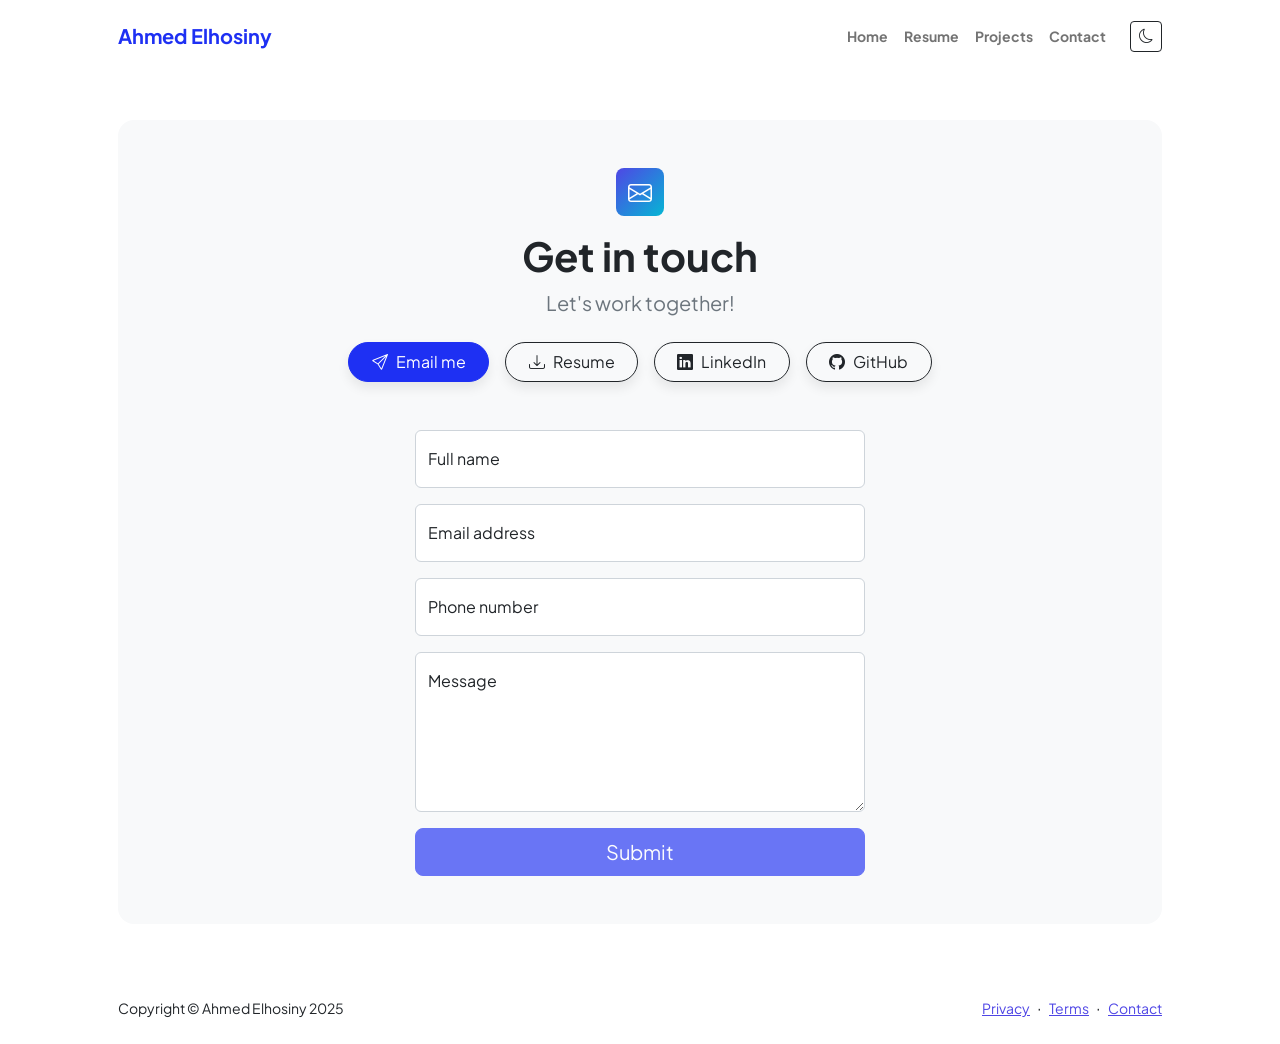
==== contact.html @ 224352a5 "Initial commit: Modern portfolio website with dark mode, dynamic projects, and .NET skills showcase" ====
<!DOCTYPE html>
<html lang="en">
    <head>
        <meta charset="utf-8" />
        <meta name="viewport" content="width=device-width, initial-scale=1, shrink-to-fit=no" />
        <meta name="description" content="Contact Ahmed Elhosiny — Software Engineer specializing in backend APIs and realtime features." />
        <meta name="author" content="Ahmed Elhosiny" />
        <meta property="og:type" content="website" />
        <meta property="og:title" content="Ahmed Elhosiny — Contact" />
        <meta property="og:description" content="Let's build something together." />
        <meta property="og:image" content="assets/profile.png" />
        <meta name="twitter:card" content="summary_large_image" />
        <meta name="twitter:title" content="Ahmed Elhosiny — Contact" />
        <meta name="twitter:description" content="Backend APIs · Node.js · Express · MongoDB · Realtime" />
        <meta name="twitter:image" content="assets/profile.png" />
        <meta name="theme-color" media="(prefers-color-scheme: light)" content="#4f46e5" />
        <meta name="theme-color" media="(prefers-color-scheme: dark)" content="#0b0f16" />
        <title>Ahmed Elhosiny — Contact</title>
        <!-- Favicon-->
        <link rel="icon" type="image/x-icon" href="assets/favicon.ico" />
        <!-- Custom Google font-->
        <link rel="preconnect" href="https://fonts.googleapis.com" />
        <link rel="preconnect" href="https://fonts.gstatic.com" crossorigin />
        <link href="https://fonts.googleapis.com/css2?family=Plus+Jakarta+Sans:wght@100;200;300;400;500;600;700;800;900&amp;display=swap" rel="stylesheet" />
        <!-- Bootstrap icons-->
        <link href="https://cdn.jsdelivr.net/npm/bootstrap-icons@1.8.1/font/bootstrap-icons.css" rel="stylesheet" />
        <!-- Core theme CSS (includes Bootstrap)-->
        <link href="css/styles.css" rel="stylesheet" />
    </head>
    <body class="d-flex flex-column" id="appRoot">
        <main class="flex-shrink-0">
            <!-- Navigation-->
            <nav class="navbar navbar-expand-lg navbar-light bg-white py-3" role="navigation" aria-label="Primary">
                <div class="container px-5">
                    <a class="navbar-brand" href="index.html"><span class="fw-bolder text-primary">Ahmed Elhosiny</span></a>
                    <button class="navbar-toggler" type="button" data-bs-toggle="collapse" data-bs-target="#navbarSupportedContent" aria-controls="navbarSupportedContent" aria-expanded="false" aria-label="Toggle navigation"><span class="navbar-toggler-icon"></span></button>
                    <div class="collapse navbar-collapse" id="navbarSupportedContent">
                        <ul class="navbar-nav ms-auto mb-2 mb-lg-0 small fw-bolder">
                            <li class="nav-item"><a class="nav-link" href="index.html">Home</a></li>
                            <li class="nav-item"><a class="nav-link" href="resume.html">Resume</a></li>
                            <li class="nav-item"><a class="nav-link" href="projects.html">Projects</a></li>
                            <li class="nav-item"><a class="nav-link" href="contact.html">Contact</a></li>
                        </ul>
                        <div class="ms-lg-3 mt-3 mt-lg-0">
                            <button id="themeToggle" class="btn btn-outline-dark btn-sm" type="button" aria-pressed="false" aria-label="Toggle dark mode">
                                <i class="bi bi-moon"></i>
                            </button>
                        </div>
                    </div>
                </div>
            </nav>
            <!-- Page content-->
            <section class="py-5">
                <div class="container px-5">
                    <!-- Contact form-->
                    <div class="bg-light rounded-4 py-5 px-4 px-md-5">
                        <div class="text-center mb-5">
                            <div class="feature bg-primary bg-gradient-primary-to-secondary text-white rounded-3 mb-3"><i class="bi bi-envelope"></i></div>
                            <h1 class="fw-bolder">Get in touch</h1>
                            <p class="lead fw-normal text-muted mb-0">Let's work together!</p>
                            <div class="d-flex justify-content-center gap-3 mt-4">
                                <a class="btn btn-primary btn-hero" href="mailto:ahmed.elhosiny.dev@gmail.com"><i class="bi bi-send me-2"></i>Email me</a>
                                <a class="btn btn-outline-dark btn-hero" href="assets/Ahmed_s_Resume.pdf" target="_blank" rel="noopener" download="Ahmed_Elhosiny_Resume.pdf"><i class="bi bi-download me-2"></i>Resume</a>
                                <a class="btn btn-outline-dark btn-hero" href="https://www.linkedin.com/in/ahmed-elhosiny-657b301b6/" target="_blank" rel="noopener"><i class="bi bi-linkedin me-2"></i>LinkedIn</a>
                                <a class="btn btn-outline-dark btn-hero" href="https://github.com/Ahmed-Elhosiny" target="_blank" rel="noopener"><i class="bi bi-github me-2"></i>GitHub</a>
                            </div>
                        </div>
                        <div class="row gx-5 justify-content-center">
                            <div class="col-lg-8 col-xl-6">
                                <!-- * * * * * * * * * * * * * * *-->
                                <!-- * * SB Forms Contact Form * *-->
                                <!-- * * * * * * * * * * * * * * *-->
                                <!-- This form is pre-integrated with SB Forms.-->
                                <!-- To make this form functional, sign up at-->
                                <!-- https://startbootstrap.com/solution/contact-forms-->
                                <!-- to get an API token!-->
                                <form id="contactForm" data-sb-form-api-token="API_TOKEN">
                                    <!-- Name input-->
                                    <div class="form-floating mb-3">
                                        <input class="form-control" id="name" type="text" placeholder="Enter your name..." data-sb-validations="required" />
                                        <label for="name">Full name</label>
                                        <div class="invalid-feedback" data-sb-feedback="name:required">A name is required.</div>
                                    </div>
                                    <!-- Email address input-->
                                    <div class="form-floating mb-3">
                                        <input class="form-control" id="email" type="email" placeholder="name@example.com" data-sb-validations="required,email" />
                                        <label for="email">Email address</label>
                                        <div class="invalid-feedback" data-sb-feedback="email:required">An email is required.</div>
                                        <div class="invalid-feedback" data-sb-feedback="email:email">Email is not valid.</div>
                                    </div>
                                    <!-- Phone number input-->
                                    <div class="form-floating mb-3">
                                        <input class="form-control" id="phone" type="tel" placeholder="(123) 456-7890" data-sb-validations="required" />
                                        <label for="phone">Phone number</label>
                                        <div class="invalid-feedback" data-sb-feedback="phone:required">A phone number is required.</div>
                                    </div>
                                    <!-- Message input-->
                                    <div class="form-floating mb-3">
                                        <textarea class="form-control" id="message" type="text" placeholder="Enter your message here..." style="height: 10rem" data-sb-validations="required"></textarea>
                                        <label for="message">Message</label>
                                        <div class="invalid-feedback" data-sb-feedback="message:required">A message is required.</div>
                                    </div>
                                    <!-- Submit success message-->
                                    <!---->
                                    <!-- This is what your users will see when the form-->
                                    <!-- has successfully submitted-->
                                    <div class="d-none" id="submitSuccessMessage">
                                        <div class="text-center mb-3">
                                            <div class="fw-bolder">Form submission successful!</div>
                                           
                                        </div>
                                    </div>
                                    <!-- Submit error message-->
                                    <!---->
                                    <!-- This is what your users will see when there is-->
                                    <!-- an error submitting the form-->
                                    <div class="d-none" id="submitErrorMessage"><div class="text-center text-danger mb-3">Error sending message!</div></div>
                                    <!-- Submit Button-->
                                    <div class="d-grid"><button class="btn btn-primary btn-lg disabled" id="submitButton" type="submit">Submit</button></div>
                                </form>
                            </div>
                        </div>
                    </div>
                </div>
            </section>
        </main>
        <!-- Footer-->
        <footer class="bg-white py-4 mt-auto">
            <div class="container px-5">
                <div class="row align-items-center justify-content-between flex-column flex-sm-row">
                    <div class="col-auto"><div class="small m-0">Copyright &copy; Ahmed Elhosiny 2025</div></div>
                    <div class="col-auto">
                        <a class="small" href="#!">Privacy</a>
                        <span class="mx-1">&middot;</span>
                        <a class="small" href="#!">Terms</a>
                        <span class="mx-1">&middot;</span>
                        <a class="small" href="#!">Contact</a>
                    </div>
                </div>
            </div>
        </footer>
        <!-- Bootstrap core JS-->
        <script src="https://cdn.jsdelivr.net/npm/bootstrap@5.2.3/dist/js/bootstrap.bundle.min.js"></script>
        <!-- Core theme JS-->
        <script src="js/scripts.js"></script>
        <!-- * * * * * * * * * * * * * * * * * * * * * * * * * * * * * * * * * * * * * * * *-->
        <!-- * *                               SB Forms JS                               * *-->
        <!-- * * Activate your form at https://startbootstrap.com/solution/contact-forms * *-->
        <!-- * * * * * * * * * * * * * * * * * * * * * * * * * * * * * * * * * * * * * * * *-->
        <script src="https://cdn.startbootstrap.com/sb-forms-latest.js"></script>
    </body>
</html>
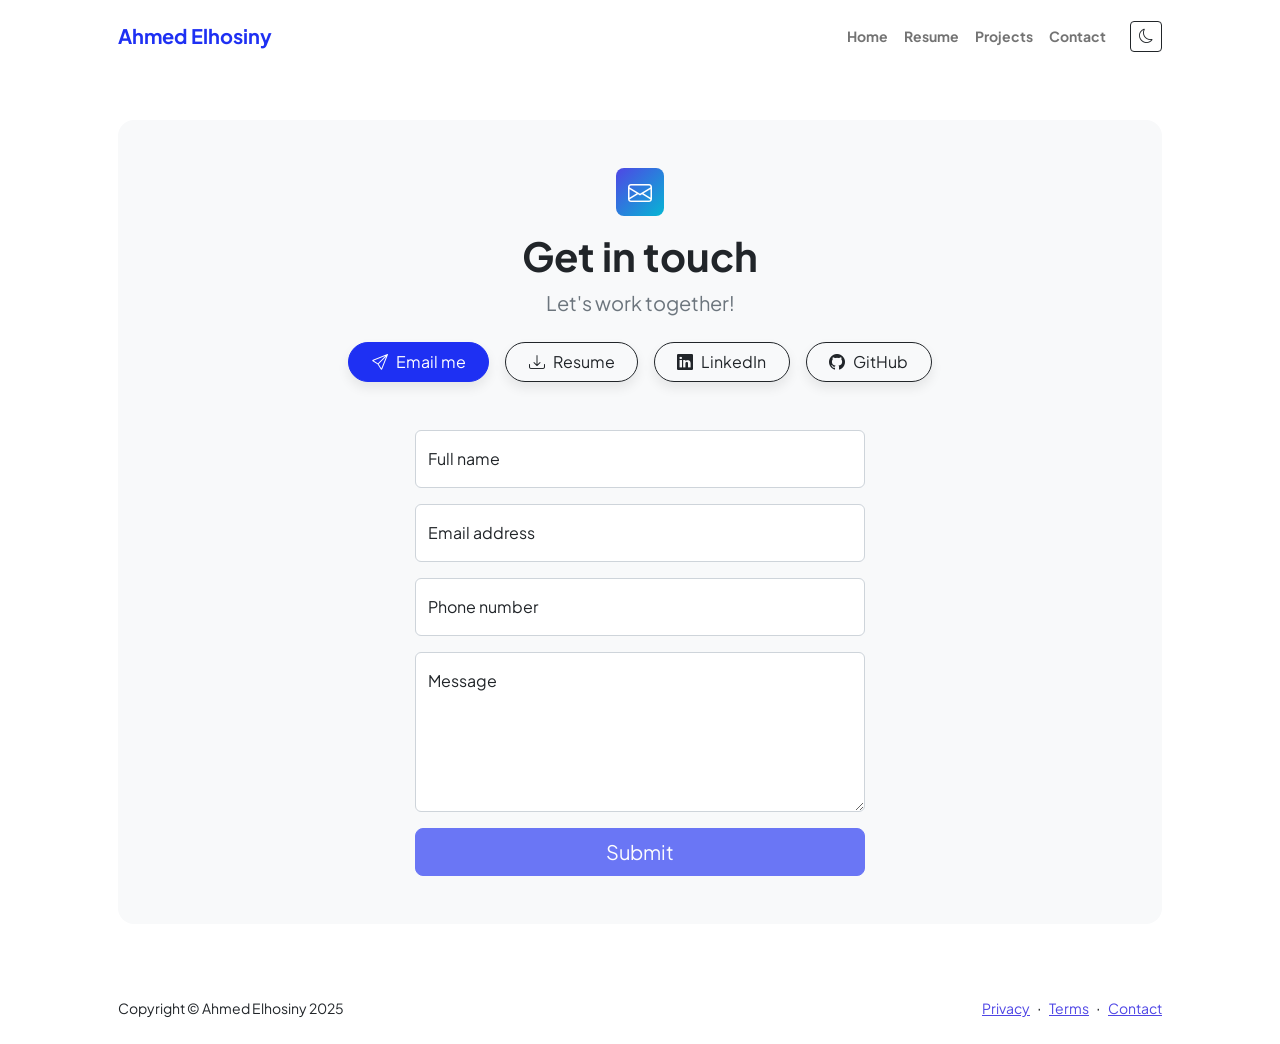
==== commit 6834bccf: "Change transition between pages" ====
--- a/contact.html
+++ b/contact.html
@@ -26,6 +26,8 @@
         <link href="https://cdn.jsdelivr.net/npm/bootstrap-icons@1.8.1/font/bootstrap-icons.css" rel="stylesheet" />
         <!-- Core theme CSS (includes Bootstrap)-->
         <link href="css/styles.css" rel="stylesheet" />
+        <!-- Page transitions CSS -->
+        <link href="css/transitions.css" rel="stylesheet" />
     </head>
     <body class="d-flex flex-column" id="appRoot">
         <main class="flex-shrink-0">
--- a/css/transitions.css
+++ b/css/transitions.css
@@ -0,0 +1,75 @@
+/* Smooth Page Transitions */
+body {
+  opacity: 0;
+  animation: fadeIn 0.4s ease-in forwards;
+}
+
+@keyframes fadeIn {
+  to {
+    opacity: 1;
+  }
+}
+
+/* Page exit animation */
+body.page-exit {
+  animation: fadeOut 0.3s ease-out forwards;
+}
+
+@keyframes fadeOut {
+  to {
+    opacity: 0;
+  }
+}
+
+/* Smooth link transitions */
+a {
+  transition: color 0.2s ease, opacity 0.2s ease;
+}
+
+/* Navbar smooth appearance */
+nav.navbar {
+  animation: slideDown 0.5s ease-out;
+}
+
+@keyframes slideDown {
+  from {
+    transform: translateY(-20px);
+    opacity: 0;
+  }
+  to {
+    transform: translateY(0);
+    opacity: 1;
+  }
+}
+
+/* Content sections fade in */
+main section {
+  animation: fadeInUp 0.6s ease-out;
+}
+
+@keyframes fadeInUp {
+  from {
+    transform: translateY(20px);
+    opacity: 0;
+  }
+  to {
+    transform: translateY(0);
+    opacity: 1;
+  }
+}
+
+/* Reduce motion for users who prefer it */
+@media (prefers-reduced-motion: reduce) {
+  *,
+  *::before,
+  *::after {
+    animation-duration: 0.01ms !important;
+    animation-iteration-count: 1 !important;
+    transition-duration: 0.01ms !important;
+  }
+  
+  body {
+    opacity: 1;
+    animation: none;
+  }
+}
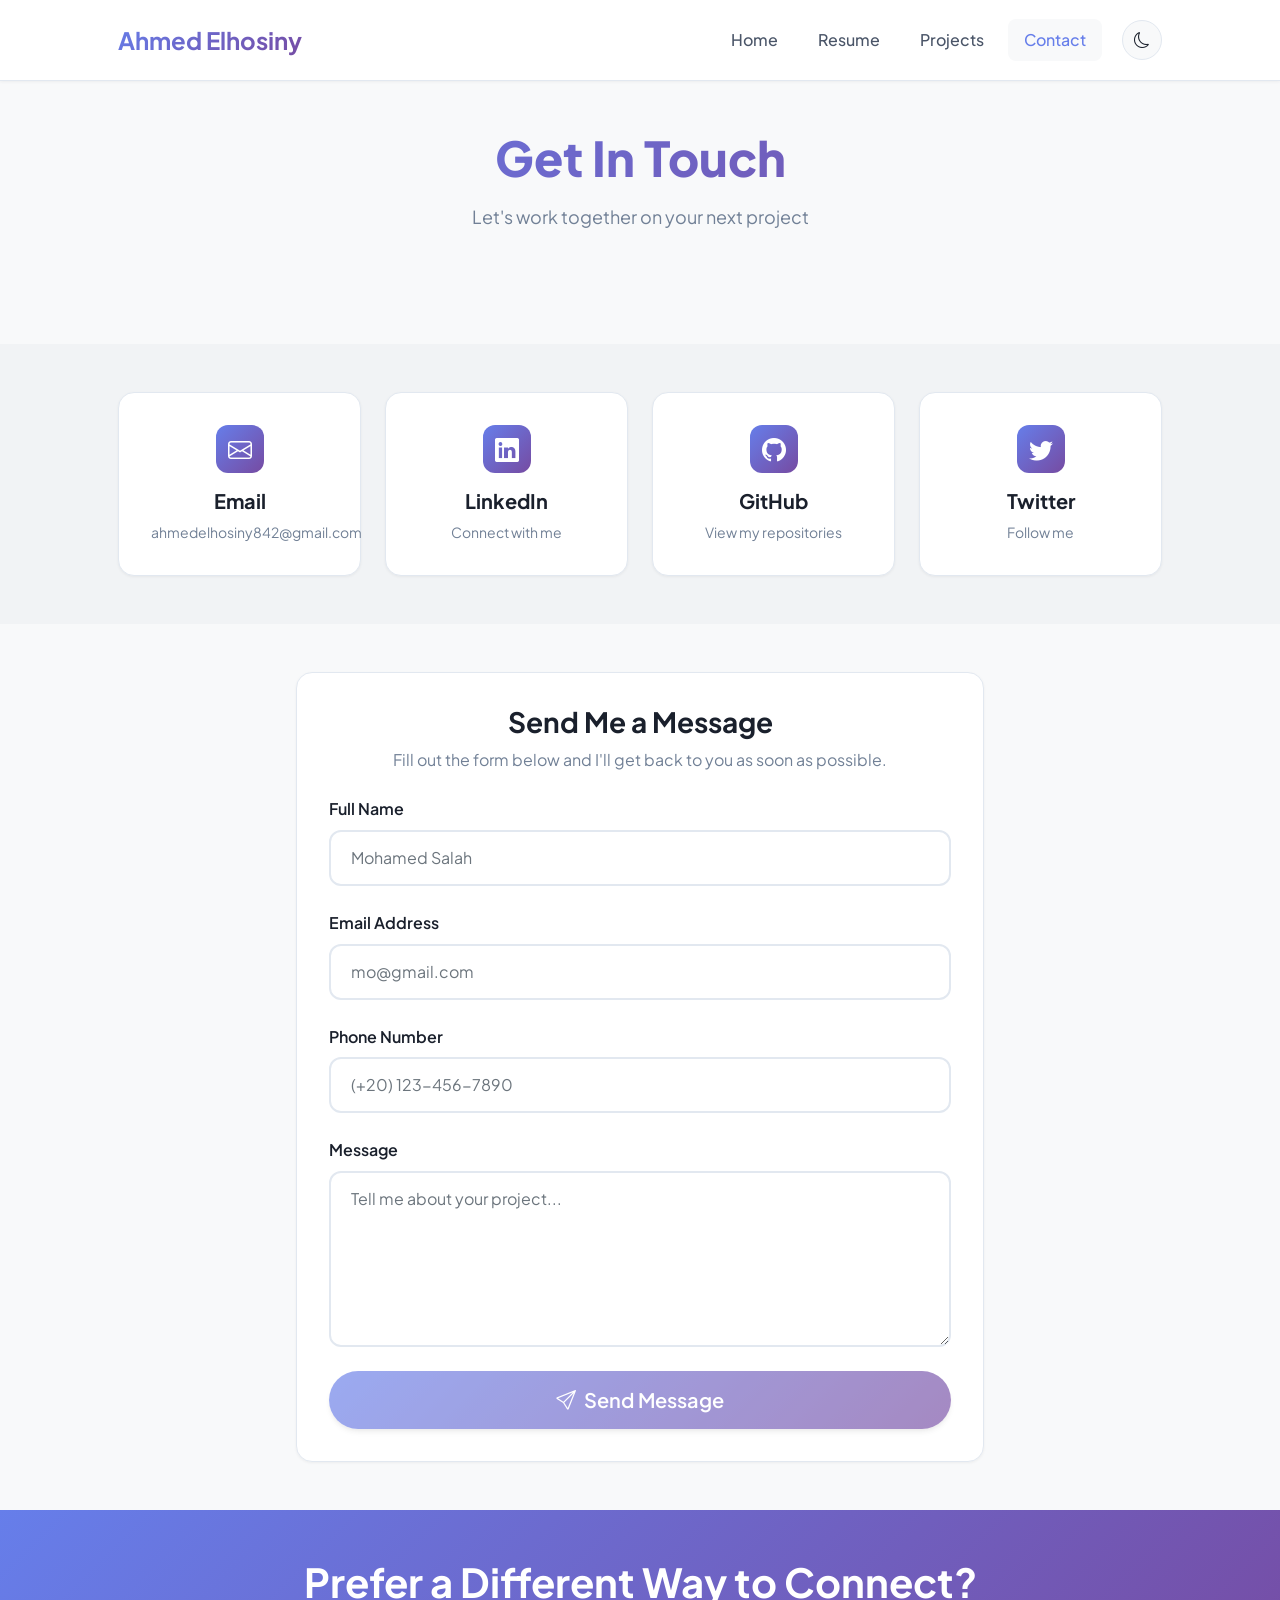
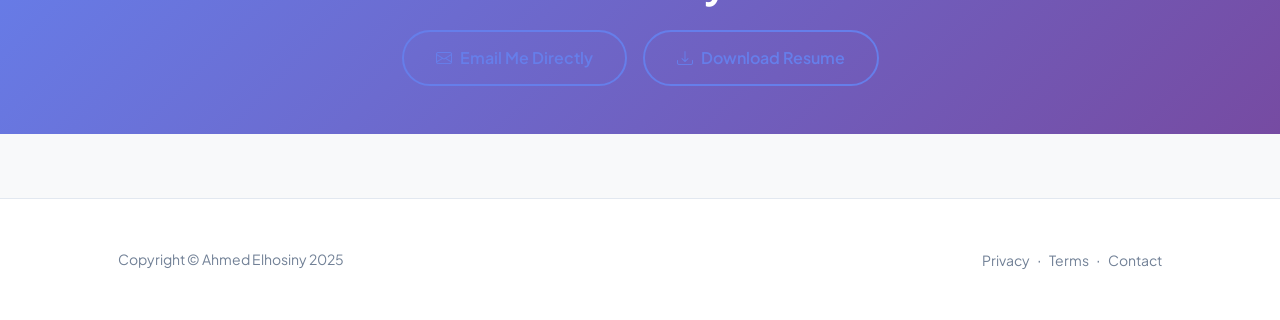
==== commit 0c0b9903: "Update the whole structure" ====
--- a/contact.html
+++ b/contact.html
@@ -1,154 +1,436 @@
 <!DOCTYPE html>
 <html lang="en">
-    <head>
-        <meta charset="utf-8" />
-        <meta name="viewport" content="width=device-width, initial-scale=1, shrink-to-fit=no" />
-        <meta name="description" content="Contact Ahmed Elhosiny — Software Engineer specializing in backend APIs and realtime features." />
-        <meta name="author" content="Ahmed Elhosiny" />
-        <meta property="og:type" content="website" />
-        <meta property="og:title" content="Ahmed Elhosiny — Contact" />
-        <meta property="og:description" content="Let's build something together." />
-        <meta property="og:image" content="assets/profile.png" />
-        <meta name="twitter:card" content="summary_large_image" />
-        <meta name="twitter:title" content="Ahmed Elhosiny — Contact" />
-        <meta name="twitter:description" content="Backend APIs · Node.js · Express · MongoDB · Realtime" />
-        <meta name="twitter:image" content="assets/profile.png" />
-        <meta name="theme-color" media="(prefers-color-scheme: light)" content="#4f46e5" />
-        <meta name="theme-color" media="(prefers-color-scheme: dark)" content="#0b0f16" />
-        <title>Ahmed Elhosiny — Contact</title>
-        <!-- Favicon-->
-        <link rel="icon" type="image/x-icon" href="assets/favicon.ico" />
-        <!-- Custom Google font-->
-        <link rel="preconnect" href="https://fonts.googleapis.com" />
-        <link rel="preconnect" href="https://fonts.gstatic.com" crossorigin />
-        <link href="https://fonts.googleapis.com/css2?family=Plus+Jakarta+Sans:wght@100;200;300;400;500;600;700;800;900&amp;display=swap" rel="stylesheet" />
-        <!-- Bootstrap icons-->
-        <link href="https://cdn.jsdelivr.net/npm/bootstrap-icons@1.8.1/font/bootstrap-icons.css" rel="stylesheet" />
-        <!-- Core theme CSS (includes Bootstrap)-->
-        <link href="css/styles.css" rel="stylesheet" />
-        <!-- Page transitions CSS -->
-        <link href="css/transitions.css" rel="stylesheet" />
-    </head>
-    <body class="d-flex flex-column" id="appRoot">
-        <main class="flex-shrink-0">
-            <!-- Navigation-->
-            <nav class="navbar navbar-expand-lg navbar-light bg-white py-3" role="navigation" aria-label="Primary">
-                <div class="container px-5">
-                    <a class="navbar-brand" href="index.html"><span class="fw-bolder text-primary">Ahmed Elhosiny</span></a>
-                    <button class="navbar-toggler" type="button" data-bs-toggle="collapse" data-bs-target="#navbarSupportedContent" aria-controls="navbarSupportedContent" aria-expanded="false" aria-label="Toggle navigation"><span class="navbar-toggler-icon"></span></button>
-                    <div class="collapse navbar-collapse" id="navbarSupportedContent">
-                        <ul class="navbar-nav ms-auto mb-2 mb-lg-0 small fw-bolder">
-                            <li class="nav-item"><a class="nav-link" href="index.html">Home</a></li>
-                            <li class="nav-item"><a class="nav-link" href="resume.html">Resume</a></li>
-                            <li class="nav-item"><a class="nav-link" href="projects.html">Projects</a></li>
-                            <li class="nav-item"><a class="nav-link" href="contact.html">Contact</a></li>
-                        </ul>
-                        <div class="ms-lg-3 mt-3 mt-lg-0">
-                            <button id="themeToggle" class="btn btn-outline-dark btn-sm" type="button" aria-pressed="false" aria-label="Toggle dark mode">
-                                <i class="bi bi-moon"></i>
-                            </button>
-                        </div>
-                    </div>
+  <head>
+    <meta charset="utf-8" />
+    <meta
+      name="viewport"
+      content="width=device-width, initial-scale=1, shrink-to-fit=no"
+    />
+    <meta
+      name="description"
+      content="Contact Ahmed Elhosiny — Software Engineer specializing in backend APIs and realtime features."
+    />
+    <meta name="author" content="Ahmed Elhosiny" />
+    <meta property="og:type" content="website" />
+    <meta property="og:title" content="Ahmed Elhosiny — Contact" />
+    <meta property="og:description" content="Let's build something together." />
+    <meta property="og:image" content="assets/profile.png" />
+    <meta name="twitter:card" content="summary_large_image" />
+    <meta name="twitter:title" content="Ahmed Elhosiny — Contact" />
+    <meta
+      name="twitter:description"
+      content="Backend APIs · Node.js · Express · MongoDB · Realtime"
+    />
+    <meta name="twitter:image" content="assets/profile.png" />
+    <meta
+      name="theme-color"
+      media="(prefers-color-scheme: light)"
+      content="#667eea"
+    />
+    <meta
+      name="theme-color"
+      media="(prefers-color-scheme: dark)"
+      content="#0f172a"
+    />
+    <title>Ahmed Elhosiny — Contact</title>
+    <!-- Favicon-->
+    <link rel="icon" type="image/x-icon" href="assets/favicon.ico" />
+    <!-- Custom Google font-->
+    <link rel="preconnect" href="https://fonts.googleapis.com" />
+    <link rel="preconnect" href="https://fonts.gstatic.com" crossorigin />
+    <link
+      href="https://fonts.googleapis.com/css2?family=Plus+Jakarta+Sans:wght@100;200;300;400;500;600;700;800;900&amp;display=swap"
+      rel="stylesheet"
+    />
+    <!-- Bootstrap icons-->
+    <link
+      href="https://cdn.jsdelivr.net/npm/bootstrap-icons@1.8.1/font/bootstrap-icons.css"
+      rel="stylesheet"
+    />
+    <!-- Core theme CSS (includes Bootstrap)-->
+    <link href="css/styles.css" rel="stylesheet" />
+    <!-- Modern theme CSS -->
+    <link href="css/modern-theme.css" rel="stylesheet" />
+    <!-- Page transitions CSS -->
+    <link href="css/transitions.css" rel="stylesheet" />
+  </head>
+  <body class="d-flex flex-column h-100" id="appRoot">
+    <main class="flex-shrink-0">
+      <!-- Navigation-->
+      <nav
+        class="navbar navbar-expand-lg modern-nav py-3"
+        role="navigation"
+        aria-label="Primary"
+      >
+        <div class="container px-5">
+          <a class="navbar-brand" href="index.html">Ahmed Elhosiny</a>
+          <button
+            class="navbar-toggler"
+            type="button"
+            data-bs-toggle="collapse"
+            data-bs-target="#navbarSupportedContent"
+            aria-controls="navbarSupportedContent"
+            aria-expanded="false"
+            aria-label="Toggle navigation"
+          >
+            <span class="navbar-toggler-icon"></span>
+          </button>
+          <div class="collapse navbar-collapse" id="navbarSupportedContent">
+            <ul class="navbar-nav ms-auto mb-2 mb-lg-0">
+              <li class="nav-item">
+                <a class="nav-link" href="index.html">Home</a>
+              </li>
+              <li class="nav-item">
+                <a class="nav-link" href="resume.html">Resume</a>
+              </li>
+              <li class="nav-item">
+                <a class="nav-link" href="projects.html">Projects</a>
+              </li>
+              <li class="nav-item">
+                <a class="nav-link active" href="contact.html">Contact</a>
+              </li>
+            </ul>
+            <div class="ms-lg-3 mt-3 mt-lg-0">
+              <button
+                id="themeToggle"
+                type="button"
+                aria-pressed="false"
+                aria-label="Toggle dark mode"
+              >
+                <i class="bi bi-moon"></i>
+              </button>
+            </div>
+          </div>
+        </div>
+      </nav>
+
+      <!-- Contact Header -->
+      <section class="py-5">
+        <div class="container px-5">
+          <div class="section-heading">
+            <h1 class="section-title">Get In Touch</h1>
+            <p class="section-subtitle">
+              Let's work together on your next project
+            </p>
+          </div>
+        </div>
+      </section>
+
+      <!-- Contact Methods -->
+      <section class="py-5" style="background: var(--bg-tertiary)">
+        <div class="container px-5">
+          <div class="row g-4 justify-content-center">
+            <div class="col-md-6 col-lg-3">
+              <a
+                href="mailto:ahmed.elhosiny.dev@gmail.com"
+                class="text-decoration-none"
+              >
+                <div class="modern-card text-center">
+                  <div class="modern-card-icon mx-auto mb-3">
+                    <i class="bi bi-envelope"></i>
+                  </div>
+                  <h3 class="modern-card-title mb-2">Email</h3>
+                  <p
+                    style="
+                      color: var(--text-muted);
+                      font-size: 0.875rem;
+                      margin: 0;
+                    "
+                  >
+                    ahmedelhosiny842@gmail.com
+                  </p>
                 </div>
-            </nav>
-            <!-- Page content-->
-            <section class="py-5">
-                <div class="container px-5">
-                    <!-- Contact form-->
-                    <div class="bg-light rounded-4 py-5 px-4 px-md-5">
-                        <div class="text-center mb-5">
-                            <div class="feature bg-primary bg-gradient-primary-to-secondary text-white rounded-3 mb-3"><i class="bi bi-envelope"></i></div>
-                            <h1 class="fw-bolder">Get in touch</h1>
-                            <p class="lead fw-normal text-muted mb-0">Let's work together!</p>
-                            <div class="d-flex justify-content-center gap-3 mt-4">
-                                <a class="btn btn-primary btn-hero" href="mailto:ahmed.elhosiny.dev@gmail.com"><i class="bi bi-send me-2"></i>Email me</a>
-                                <a class="btn btn-outline-dark btn-hero" href="assets/Ahmed_s_Resume.pdf" target="_blank" rel="noopener" download="Ahmed_Elhosiny_Resume.pdf"><i class="bi bi-download me-2"></i>Resume</a>
-                                <a class="btn btn-outline-dark btn-hero" href="https://www.linkedin.com/in/ahmed-elhosiny-657b301b6/" target="_blank" rel="noopener"><i class="bi bi-linkedin me-2"></i>LinkedIn</a>
-                                <a class="btn btn-outline-dark btn-hero" href="https://github.com/Ahmed-Elhosiny" target="_blank" rel="noopener"><i class="bi bi-github me-2"></i>GitHub</a>
-                            </div>
-                        </div>
-                        <div class="row gx-5 justify-content-center">
-                            <div class="col-lg-8 col-xl-6">
-                                <!-- * * * * * * * * * * * * * * *-->
-                                <!-- * * SB Forms Contact Form * *-->
-                                <!-- * * * * * * * * * * * * * * *-->
-                                <!-- This form is pre-integrated with SB Forms.-->
-                                <!-- To make this form functional, sign up at-->
-                                <!-- https://startbootstrap.com/solution/contact-forms-->
-                                <!-- to get an API token!-->
-                                <form id="contactForm" data-sb-form-api-token="API_TOKEN">
-                                    <!-- Name input-->
-                                    <div class="form-floating mb-3">
-                                        <input class="form-control" id="name" type="text" placeholder="Enter your name..." data-sb-validations="required" />
-                                        <label for="name">Full name</label>
-                                        <div class="invalid-feedback" data-sb-feedback="name:required">A name is required.</div>
-                                    </div>
-                                    <!-- Email address input-->
-                                    <div class="form-floating mb-3">
-                                        <input class="form-control" id="email" type="email" placeholder="name@example.com" data-sb-validations="required,email" />
-                                        <label for="email">Email address</label>
-                                        <div class="invalid-feedback" data-sb-feedback="email:required">An email is required.</div>
-                                        <div class="invalid-feedback" data-sb-feedback="email:email">Email is not valid.</div>
-                                    </div>
-                                    <!-- Phone number input-->
-                                    <div class="form-floating mb-3">
-                                        <input class="form-control" id="phone" type="tel" placeholder="(123) 456-7890" data-sb-validations="required" />
-                                        <label for="phone">Phone number</label>
-                                        <div class="invalid-feedback" data-sb-feedback="phone:required">A phone number is required.</div>
-                                    </div>
-                                    <!-- Message input-->
-                                    <div class="form-floating mb-3">
-                                        <textarea class="form-control" id="message" type="text" placeholder="Enter your message here..." style="height: 10rem" data-sb-validations="required"></textarea>
-                                        <label for="message">Message</label>
-                                        <div class="invalid-feedback" data-sb-feedback="message:required">A message is required.</div>
-                                    </div>
-                                    <!-- Submit success message-->
-                                    <!---->
-                                    <!-- This is what your users will see when the form-->
-                                    <!-- has successfully submitted-->
-                                    <div class="d-none" id="submitSuccessMessage">
-                                        <div class="text-center mb-3">
-                                            <div class="fw-bolder">Form submission successful!</div>
-                                           
-                                        </div>
-                                    </div>
-                                    <!-- Submit error message-->
-                                    <!---->
-                                    <!-- This is what your users will see when there is-->
-                                    <!-- an error submitting the form-->
-                                    <div class="d-none" id="submitErrorMessage"><div class="text-center text-danger mb-3">Error sending message!</div></div>
-                                    <!-- Submit Button-->
-                                    <div class="d-grid"><button class="btn btn-primary btn-lg disabled" id="submitButton" type="submit">Submit</button></div>
-                                </form>
-                            </div>
-                        </div>
-                    </div>
+              </a>
+            </div>
+            <div class="col-md-6 col-lg-3">
+              <a
+                href="https://www.linkedin.com/in/ahmed-elhosiny-657b301b6/"
+                target="_blank"
+                rel="noopener"
+                class="text-decoration-none"
+              >
+                <div class="modern-card text-center">
+                  <div class="modern-card-icon mx-auto mb-3">
+                    <i class="bi bi-linkedin"></i>
+                  </div>
+                  <h3 class="modern-card-title mb-2">LinkedIn</h3>
+                  <p
+                    style="
+                      color: var(--text-muted);
+                      font-size: 0.875rem;
+                      margin: 0;
+                    "
+                  >
+                    Connect with me
+                  </p>
                 </div>
-            </section>
-        </main>
-        <!-- Footer-->
-        <footer class="bg-white py-4 mt-auto">
-            <div class="container px-5">
-                <div class="row align-items-center justify-content-between flex-column flex-sm-row">
-                    <div class="col-auto"><div class="small m-0">Copyright &copy; Ahmed Elhosiny 2025</div></div>
-                    <div class="col-auto">
-                        <a class="small" href="#!">Privacy</a>
-                        <span class="mx-1">&middot;</span>
-                        <a class="small" href="#!">Terms</a>
-                        <span class="mx-1">&middot;</span>
-                        <a class="small" href="#!">Contact</a>
-                    </div>
+              </a>
+            </div>
+            <div class="col-md-6 col-lg-3">
+              <a
+                href="https://github.com/Ahmed-Elhosiny"
+                target="_blank"
+                rel="noopener"
+                class="text-decoration-none"
+              >
+                <div class="modern-card text-center">
+                  <div class="modern-card-icon mx-auto mb-3">
+                    <i class="bi bi-github"></i>
+                  </div>
+                  <h3 class="modern-card-title mb-2">GitHub</h3>
+                  <p
+                    style="
+                      color: var(--text-muted);
+                      font-size: 0.875rem;
+                      margin: 0;
+                    "
+                  >
+                    View my repositories
+                  </p>
                 </div>
-            </div>
-        </footer>
-        <!-- Bootstrap core JS-->
-        <script src="https://cdn.jsdelivr.net/npm/bootstrap@5.2.3/dist/js/bootstrap.bundle.min.js"></script>
-        <!-- Core theme JS-->
-        <script src="js/scripts.js"></script>
-        <!-- * * * * * * * * * * * * * * * * * * * * * * * * * * * * * * * * * * * * * * * *-->
-        <!-- * *                               SB Forms JS                               * *-->
-        <!-- * * Activate your form at https://startbootstrap.com/solution/contact-forms * *-->
-        <!-- * * * * * * * * * * * * * * * * * * * * * * * * * * * * * * * * * * * * * * * *-->
-        <script src="https://cdn.startbootstrap.com/sb-forms-latest.js"></script>
-    </body>
+              </a>
+            </div>
+            <div class="col-md-6 col-lg-3">
+              <a
+                href="https://x.com/ElHoS_1"
+                target="_blank"
+                rel="noopener"
+                class="text-decoration-none"
+              >
+                <div class="modern-card text-center">
+                  <div class="modern-card-icon mx-auto mb-3">
+                    <i class="bi bi-twitter"></i>
+                  </div>
+                  <h3 class="modern-card-title mb-2">Twitter</h3>
+                  <p
+                    style="
+                      color: var(--text-muted);
+                      font-size: 0.875rem;
+                      margin: 0;
+                    "
+                  >
+                    Follow me
+                  </p>
+                </div>
+              </a>
+            </div>
+          </div>
+        </div>
+      </section>
+
+      <!-- Contact Form -->
+      <section class="py-5">
+        <div class="container px-5">
+          <div class="row justify-content-center">
+            <div class="col-lg-8">
+              <div class="modern-card">
+                <div class="text-center mb-4">
+                  <h2 class="h3 fw-bold" style="color: var(--text-primary)">
+                    Send Me a Message
+                  </h2>
+                  <p style="color: var(--text-muted)">
+                    Fill out the form below and I'll get back to you as soon as
+                    possible.
+                  </p>
+                </div>
+
+                <form id="contactForm" data-sb-form-api-token="API_TOKEN">
+                  <!-- Name input-->
+                  <div class="mb-4">
+                    <label for="name" class="modern-form-label"
+                      >Full Name</label
+                    >
+                    <input
+                      class="form-control modern-form-control"
+                      id="name"
+                      type="text"
+                      placeholder="Mohamed Salah"
+                      data-sb-validations="required"
+                    />
+                    <div
+                      class="invalid-feedback"
+                      data-sb-feedback="name:required"
+                    >
+                      A name is required.
+                    </div>
+                  </div>
+
+                  <!-- Email address input-->
+                  <div class="mb-4">
+                    <label for="email" class="modern-form-label"
+                      >Email Address</label
+                    >
+                    <input
+                      class="form-control modern-form-control"
+                      id="email"
+                      type="email"
+                      placeholder="mo@gmail.com"
+                      data-sb-validations="required,email"
+                    />
+                    <div
+                      class="invalid-feedback"
+                      data-sb-feedback="email:required"
+                    >
+                      An email is required.
+                    </div>
+                    <div
+                      class="invalid-feedback"
+                      data-sb-feedback="email:email"
+                    >
+                      Email is not valid.
+                    </div>
+                  </div>
+
+                  <!-- Phone number input-->
+                  <div class="mb-4">
+                    <label for="phone" class="modern-form-label"
+                      >Phone Number</label
+                    >
+                    <input
+                      class="form-control modern-form-control"
+                      id="phone"
+                      type="tel"
+                      placeholder="(+20) 123-456-7890"
+                      data-sb-validations="required"
+                    />
+                    <div
+                      class="invalid-feedback"
+                      data-sb-feedback="phone:required"
+                    >
+                      A phone number is required.
+                    </div>
+                  </div>
+
+                  <!-- Message input-->
+                  <div class="mb-4">
+                    <label for="message" class="modern-form-label"
+                      >Message</label
+                    >
+                    <textarea
+                      class="form-control modern-form-control"
+                      id="message"
+                      rows="6"
+                      placeholder="Tell me about your project..."
+                      data-sb-validations="required"
+                    ></textarea>
+                    <div
+                      class="invalid-feedback"
+                      data-sb-feedback="message:required"
+                    >
+                      A message is required.
+                    </div>
+                  </div>
+
+                  <!-- Submit success message-->
+                  <div class="d-none" id="submitSuccessMessage">
+                    <div class="text-center mb-3">
+                      <div
+                        class="fw-bolder"
+                        style="color: var(--primary-color)"
+                      >
+                        Form submission successful!
+                      </div>
+                    </div>
+                  </div>
+
+                  <!-- Submit error message-->
+                  <div class="d-none" id="submitErrorMessage">
+                    <div class="text-center text-danger mb-3">
+                      Error sending message!
+                    </div>
+                  </div>
+
+                  <!-- Submit Button-->
+                  <div class="d-grid">
+                    <button
+                      class="btn btn-modern-primary btn-lg disabled"
+                      id="submitButton"
+                      type="submit"
+                    >
+                      <i class="bi bi-send me-2"></i>Send Message
+                    </button>
+                  </div>
+                </form>
+              </div>
+            </div>
+          </div>
+        </div>
+      </section>
+
+      <!-- Quick Actions -->
+      <section
+        class="py-5"
+        style="background: var(--primary-gradient); color: white"
+      >
+        <div class="container px-5 text-center">
+          <h2 class="display-6 fw-bold mb-4">
+            Prefer a Different Way to Connect?
+          </h2>
+          <div class="d-flex gap-3 justify-content-center flex-wrap">
+            <a
+              class="btn btn-modern-outline"
+              href="mailto:ahmed.elhosiny.dev@gmail.com"
+              style="border-color: white; color: white"
+            >
+              <i class="bi bi-envelope me-2"></i>Email Me Directly
+            </a>
+            <a
+              class="btn btn-modern-outline"
+              href="assets/Ahmed_s_Resume.pdf"
+              target="_blank"
+              rel="noopener"
+              download="Ahmed_Elhosiny_Resume.pdf"
+              style="border-color: white; color: white"
+            >
+              <i class="bi bi-download me-2"></i>Download Resume
+            </a>
+          </div>
+        </div>
+      </section>
+    </main>
+
+    <!-- Footer-->
+    <footer class="modern-footer">
+      <div class="container px-5">
+        <div
+          class="row align-items-center justify-content-between flex-column flex-sm-row"
+        >
+          <div class="col-auto">
+            <div class="small" style="color: var(--text-muted)">
+              Copyright &copy; Ahmed Elhosiny 2025
+            </div>
+          </div>
+          <div class="col-auto">
+            <a
+              class="small"
+              href="#!"
+              style="color: var(--text-muted); text-decoration: none"
+              >Privacy</a
+            >
+            <span class="mx-1" style="color: var(--text-muted)">&middot;</span>
+            <a
+              class="small"
+              href="#!"
+              style="color: var(--text-muted); text-decoration: none"
+              >Terms</a
+            >
+            <span class="mx-1" style="color: var(--text-muted)">&middot;</span>
+            <a
+              class="small"
+              href="contact.html"
+              style="color: var(--text-muted); text-decoration: none"
+              >Contact</a
+            >
+          </div>
+        </div>
+      </div>
+    </footer>
+
+    <!-- Bootstrap core JS-->
+    <script src="https://cdn.jsdelivr.net/npm/bootstrap@5.2.3/dist/js/bootstrap.bundle.min.js"></script>
+    <!-- Core theme JS-->
+    <script src="js/scripts.js"></script>
+    <!-- SB Forms JS -->
+    <script src="https://cdn.startbootstrap.com/sb-forms-latest.js"></script>
+  </body>
 </html>
--- a/css/modern-theme.css
+++ b/css/modern-theme.css
@@ -0,0 +1,601 @@
+/* Modern UI/UX Design System */
+
+:root {
+  /* Color Palette - Modern & Professional */
+  --primary-gradient: linear-gradient(135deg, #667eea 0%, #764ba2 100%);
+  --primary-color: #667eea;
+  --primary-dark: #5568d3;
+  --secondary-color: #f093fb;
+  --accent-color: #4facfe;
+  
+  /* Neutral Colors */
+  --bg-primary: #ffffff;
+  --bg-secondary: #f8f9fa;
+  --bg-tertiary: #f1f3f5;
+  --text-primary: #1a202c;
+  --text-secondary: #4a5568;
+  --text-muted: #718096;
+  --border-color: #e2e8f0;
+  
+  /* Shadows */
+  --shadow-sm: 0 1px 3px rgba(0, 0, 0, 0.05);
+  --shadow-md: 0 4px 6px -1px rgba(0, 0, 0, 0.1), 0 2px 4px -1px rgba(0, 0, 0, 0.06);
+  --shadow-lg: 0 10px 15px -3px rgba(0, 0, 0, 0.1), 0 4px 6px -2px rgba(0, 0, 0, 0.05);
+  --shadow-xl: 0 20px 25px -5px rgba(0, 0, 0, 0.1), 0 10px 10px -5px rgba(0, 0, 0, 0.04);
+  --shadow-glow: 0 0 20px rgba(102, 126, 234, 0.3);
+  
+  /* Spacing */
+  --spacing-xs: 0.5rem;
+  --spacing-sm: 1rem;
+  --spacing-md: 1.5rem;
+  --spacing-lg: 2rem;
+  --spacing-xl: 3rem;
+  --spacing-2xl: 4rem;
+  
+  /* Border Radius */
+  --radius-sm: 0.375rem;
+  --radius-md: 0.5rem;
+  --radius-lg: 0.75rem;
+  --radius-xl: 1rem;
+  --radius-2xl: 1.5rem;
+  --radius-full: 9999px;
+}
+
+[data-theme="dark"] {
+  --bg-primary: #0f172a;
+  --bg-secondary: #1e293b;
+  --bg-tertiary: #334155;
+  --text-primary: #f1f5f9;
+  --text-secondary: #cbd5e1;
+  --text-muted: #94a3b8;
+  --border-color: #334155;
+  --shadow-sm: 0 1px 3px rgba(0, 0, 0, 0.3);
+  --shadow-md: 0 4px 6px -1px rgba(0, 0, 0, 0.4), 0 2px 4px -1px rgba(0, 0, 0, 0.3);
+  --shadow-lg: 0 10px 15px -3px rgba(0, 0, 0, 0.4), 0 4px 6px -2px rgba(0, 0, 0, 0.3);
+  --shadow-xl: 0 20px 25px -5px rgba(0, 0, 0, 0.5), 0 10px 10px -5px rgba(0, 0, 0, 0.4);
+}
+
+/* Global Overrides */
+body {
+  background-color: var(--bg-secondary) !important;
+  color: var(--text-primary) !important;
+  font-size: 16px;
+  line-height: 1.6;
+}
+
+/* Modern Navigation */
+.modern-nav {
+  background: var(--bg-primary) !important;
+  backdrop-filter: blur(10px);
+  border-bottom: 1px solid var(--border-color);
+  box-shadow: var(--shadow-sm);
+  position: sticky;
+  top: 0;
+  z-index: 1000;
+  transition: all 0.3s ease;
+}
+
+.modern-nav.scrolled {
+  box-shadow: var(--shadow-md);
+}
+
+.modern-nav .navbar-brand {
+  font-size: 1.5rem;
+  font-weight: 700;
+  background: var(--primary-gradient);
+  -webkit-background-clip: text;
+  -webkit-text-fill-color: transparent;
+  background-clip: text;
+}
+
+.modern-nav .nav-link {
+  color: var(--text-secondary) !important;
+  font-weight: 500;
+  padding: 0.5rem 1rem !important;
+  margin: 0 0.25rem;
+  border-radius: var(--radius-md);
+  transition: all 0.2s ease;
+  position: relative;
+}
+
+.modern-nav .nav-link:hover {
+  color: var(--primary-color) !important;
+  background-color: var(--bg-secondary);
+}
+
+.modern-nav .nav-link.active {
+  color: var(--primary-color) !important;
+  background-color: var(--bg-secondary);
+}
+
+/* Theme Toggle Button */
+#themeToggle {
+  width: 40px;
+  height: 40px;
+  border-radius: var(--radius-full) !important;
+  border: 1px solid var(--border-color) !important;
+  background: var(--bg-secondary) !important;
+  color: var(--text-primary) !important;
+  display: flex;
+  align-items: center;
+  justify-content: center;
+  transition: all 0.2s ease;
+}
+
+#themeToggle:hover {
+  background: var(--primary-color) !important;
+  color: white !important;
+  border-color: var(--primary-color) !important;
+  transform: scale(1.05);
+}
+
+/* Hero Section */
+.hero-section {
+  min-height: 85vh;
+  display: flex;
+  align-items: center;
+  position: relative;
+  overflow: hidden;
+}
+
+.hero-section::before {
+  content: '';
+  position: absolute;
+  top: 0;
+  left: 0;
+  right: 0;
+  bottom: 0;
+  background: radial-gradient(circle at 20% 50%, rgba(102, 126, 234, 0.1) 0%, transparent 50%),
+              radial-gradient(circle at 80% 80%, rgba(240, 147, 251, 0.1) 0%, transparent 50%);
+  z-index: 0;
+}
+
+.hero-content {
+  position: relative;
+  z-index: 1;
+}
+
+.hero-title {
+  font-size: clamp(2.5rem, 5vw, 4rem);
+  font-weight: 800;
+  line-height: 1.2;
+  margin-bottom: var(--spacing-md);
+  background: var(--primary-gradient);
+  -webkit-background-clip: text;
+  -webkit-text-fill-color: transparent;
+  background-clip: text;
+}
+
+.hero-subtitle {
+  font-size: clamp(1.25rem, 2.5vw, 1.75rem);
+  color: var(--text-secondary);
+  font-weight: 500;
+  margin-bottom: var(--spacing-lg);
+}
+
+.hero-description {
+  font-size: 1.125rem;
+  color: var(--text-muted);
+  max-width: 600px;
+  margin-bottom: var(--spacing-xl);
+}
+
+/* Profile Image */
+.profile-img-wrapper {
+  position: relative;
+  width: 280px;
+  height: 280px;
+  margin: 0 auto;
+}
+
+.profile-img-wrapper::before {
+  content: '';
+  position: absolute;
+  inset: -10px;
+  background: var(--primary-gradient);
+  border-radius: var(--radius-full);
+  z-index: -1;
+  animation: pulse 3s ease-in-out infinite;
+}
+
+@keyframes pulse {
+  0%, 100% { opacity: 0.5; transform: scale(1); }
+  50% { opacity: 0.8; transform: scale(1.05); }
+}
+
+.profile-img {
+  width: 100%;
+  height: 100%;
+  border-radius: var(--radius-full);
+  object-fit: cover;
+  border: 5px solid var(--bg-primary);
+  box-shadow: var(--shadow-xl);
+}
+
+/* Modern Buttons */
+.btn-modern-primary {
+  background: var(--primary-gradient) !important;
+  color: white !important;
+  border: none !important;
+  padding: 0.875rem 2rem !important;
+  font-weight: 600 !important;
+  border-radius: var(--radius-full) !important;
+  box-shadow: var(--shadow-md);
+  transition: all 0.3s ease !important;
+  position: relative;
+  overflow: hidden;
+}
+
+.btn-modern-primary:hover {
+  transform: translateY(-2px);
+  box-shadow: var(--shadow-xl), var(--shadow-glow);
+}
+
+.btn-modern-outline {
+  background: transparent !important;
+  color: var(--primary-color) !important;
+  border: 2px solid var(--primary-color) !important;
+  padding: 0.875rem 2rem !important;
+  font-weight: 600 !important;
+  border-radius: var(--radius-full) !important;
+  transition: all 0.3s ease !important;
+}
+
+.btn-modern-outline:hover {
+  background: var(--primary-color) !important;
+  color: white !important;
+  transform: translateY(-2px);
+  box-shadow: var(--shadow-lg);
+}
+
+/* Social Links */
+.social-links {
+  display: flex;
+  gap: var(--spacing-sm);
+  flex-wrap: wrap;
+}
+
+.social-link {
+  width: 48px;
+  height: 48px;
+  border-radius: var(--radius-full);
+  background: var(--bg-secondary);
+  border: 1px solid var(--border-color);
+  display: flex;
+  align-items: center;
+  justify-content: center;
+  color: var(--text-secondary);
+  transition: all 0.3s ease;
+  text-decoration: none;
+  font-size: 1.25rem;
+}
+
+.social-link:hover {
+  background: var(--primary-gradient);
+  color: white;
+  border-color: transparent;
+  transform: translateY(-3px);
+  box-shadow: var(--shadow-lg);
+}
+
+/* Modern Cards */
+.modern-card {
+  background: var(--bg-primary);
+  border-radius: var(--radius-xl);
+  padding: var(--spacing-lg);
+  border: 1px solid var(--border-color);
+  box-shadow: var(--shadow-sm);
+  transition: all 0.3s ease;
+  height: 100%;
+}
+
+.modern-card:hover {
+  transform: translateY(-5px);
+  box-shadow: var(--shadow-xl);
+  border-color: var(--primary-color);
+}
+
+.modern-card-header {
+  display: flex;
+  align-items: center;
+  gap: var(--spacing-md);
+  margin-bottom: var(--spacing-md);
+}
+
+.modern-card-icon {
+  width: 48px;
+  height: 48px;
+  border-radius: var(--radius-lg);
+  background: var(--primary-gradient);
+  display: flex;
+  align-items: center;
+  justify-content: center;
+  color: white;
+  font-size: 1.5rem;
+  flex-shrink: 0;
+}
+
+.modern-card-title {
+  font-size: 1.25rem;
+  font-weight: 700;
+  color: var(--text-primary);
+  margin: 0;
+}
+
+.modern-card-body {
+  color: var(--text-secondary);
+  line-height: 1.6;
+}
+
+/* Project Cards */
+.project-card {
+  background: var(--bg-primary);
+  border-radius: var(--radius-xl);
+  overflow: hidden;
+  border: 1px solid var(--border-color);
+  box-shadow: var(--shadow-sm);
+  transition: all 0.3s ease;
+  height: 100%;
+  display: flex;
+  flex-direction: column;
+}
+
+.project-card:hover {
+  transform: translateY(-8px);
+  box-shadow: var(--shadow-xl);
+  border-color: var(--primary-color);
+}
+
+.project-body {
+  padding: var(--spacing-lg);
+  flex: 1;
+  display: flex;
+  flex-direction: column;
+}
+
+.project-body h2 {
+  font-size: 1.25rem;
+  font-weight: 700;
+  margin-bottom: var(--spacing-sm);
+}
+
+.project-body h2 a {
+  color: var(--text-primary);
+  text-decoration: none;
+  transition: color 0.2s ease;
+}
+
+.project-body h2 a:hover {
+  color: var(--primary-color);
+}
+
+.project-meta {
+  margin-top: auto;
+  padding-top: var(--spacing-md);
+  border-top: 1px solid var(--border-color);
+  display: flex;
+  align-items: center;
+  gap: var(--spacing-md);
+  font-size: 0.875rem;
+  color: var(--text-muted);
+}
+
+.project-meta span {
+  display: flex;
+  align-items: center;
+  gap: 0.25rem;
+}
+
+/* Skills Section */
+.skill-badge {
+  display: inline-flex;
+  align-items: center;
+  padding: 0.5rem 1rem;
+  background: var(--bg-secondary);
+  border: 1px solid var(--border-color);
+  border-radius: var(--radius-full);
+  font-size: 0.875rem;
+  font-weight: 500;
+  color: var(--text-secondary);
+  transition: all 0.2s ease;
+  margin: 0.25rem;
+}
+
+.skill-badge:hover {
+  background: var(--primary-gradient);
+  color: white;
+  border-color: transparent;
+  transform: translateY(-2px);
+  box-shadow: var(--shadow-md);
+}
+
+/* Section Headings */
+.section-heading {
+  text-align: center;
+  margin-bottom: var(--spacing-2xl);
+}
+
+.section-title {
+  font-size: clamp(2rem, 4vw, 3rem);
+  font-weight: 800;
+  background: var(--primary-gradient);
+  -webkit-background-clip: text;
+  -webkit-text-fill-color: transparent;
+  background-clip: text;
+  margin-bottom: var(--spacing-sm);
+}
+
+.section-subtitle {
+  font-size: 1.125rem;
+  color: var(--text-muted);
+  max-width: 600px;
+  margin: 0 auto;
+}
+
+/* Timeline (for Resume) */
+.timeline {
+  position: relative;
+  padding-left: 2rem;
+}
+
+.timeline::before {
+  content: '';
+  position: absolute;
+  left: 0;
+  top: 0;
+  bottom: 0;
+  width: 2px;
+  background: var(--border-color);
+}
+
+.timeline-item {
+  position: relative;
+  padding-bottom: var(--spacing-xl);
+}
+
+.timeline-item::before {
+  content: '';
+  position: absolute;
+  left: -2.5rem;
+  top: 0.25rem;
+  width: 12px;
+  height: 12px;
+  border-radius: var(--radius-full);
+  background: var(--primary-gradient);
+  box-shadow: 0 0 0 4px var(--bg-primary);
+}
+
+.timeline-content {
+  background: var(--bg-primary);
+  border-radius: var(--radius-lg);
+  padding: var(--spacing-lg);
+  border: 1px solid var(--border-color);
+  box-shadow: var(--shadow-sm);
+  transition: all 0.3s ease;
+}
+
+.timeline-content:hover {
+  box-shadow: var(--shadow-md);
+  border-color: var(--primary-color);
+}
+
+.timeline-date {
+  display: inline-block;
+  padding: 0.25rem 0.75rem;
+  background: var(--primary-gradient);
+  color: white;
+  border-radius: var(--radius-full);
+  font-size: 0.875rem;
+  font-weight: 600;
+  margin-bottom: var(--spacing-sm);
+}
+
+.timeline-title {
+  font-size: 1.25rem;
+  font-weight: 700;
+  color: var(--text-primary);
+  margin-bottom: 0.25rem;
+}
+
+.timeline-subtitle {
+  color: var(--text-secondary);
+  font-weight: 500;
+  margin-bottom: var(--spacing-sm);
+}
+
+/* Contact Form */
+.modern-form-control {
+  background: var(--bg-primary) !important;
+  border: 2px solid var(--border-color) !important;
+  border-radius: var(--radius-lg) !important;
+  padding: 0.875rem 1.25rem !important;
+  color: var(--text-primary) !important;
+  font-size: 1rem !important;
+  transition: all 0.2s ease !important;
+}
+
+.modern-form-control:focus {
+  border-color: var(--primary-color) !important;
+  box-shadow: 0 0 0 3px rgba(102, 126, 234, 0.1) !important;
+  outline: none !important;
+}
+
+.modern-form-label {
+  font-weight: 600;
+  color: var(--text-primary);
+  margin-bottom: 0.5rem;
+  display: block;
+}
+
+/* Footer */
+.modern-footer {
+  background: var(--bg-primary);
+  border-top: 1px solid var(--border-color);
+  padding: var(--spacing-xl) 0;
+  margin-top: var(--spacing-2xl);
+}
+
+/* Utility Classes */
+.text-gradient {
+  background: var(--primary-gradient);
+  -webkit-background-clip: text;
+  -webkit-text-fill-color: transparent;
+  background-clip: text;
+}
+
+.bg-gradient {
+  background: var(--primary-gradient);
+}
+
+/* Responsive */
+@media (max-width: 768px) {
+  .hero-section {
+    min-height: auto;
+    padding: var(--spacing-2xl) 0;
+  }
+  
+  .profile-img-wrapper {
+    width: 200px;
+    height: 200px;
+    margin-bottom: var(--spacing-lg);
+  }
+  
+  .timeline {
+    padding-left: 1.5rem;
+  }
+  
+  .timeline-item::before {
+    left: -2rem;
+  }
+}
+
+/* Animations */
+@keyframes fadeInUp {
+  from {
+    opacity: 0;
+    transform: translateY(30px);
+  }
+  to {
+    opacity: 1;
+    transform: translateY(0);
+  }
+}
+
+.animate-fade-in-up {
+  animation: fadeInUp 0.6s ease-out;
+}
+
+/* Loading State */
+.loading-spinner {
+  display: inline-block;
+  width: 40px;
+  height: 40px;
+  border: 4px solid var(--border-color);
+  border-top-color: var(--primary-color);
+  border-radius: var(--radius-full);
+  animation: spin 1s linear infinite;
+}
+
+@keyframes spin {
+  to { transform: rotate(360deg); }
+}
